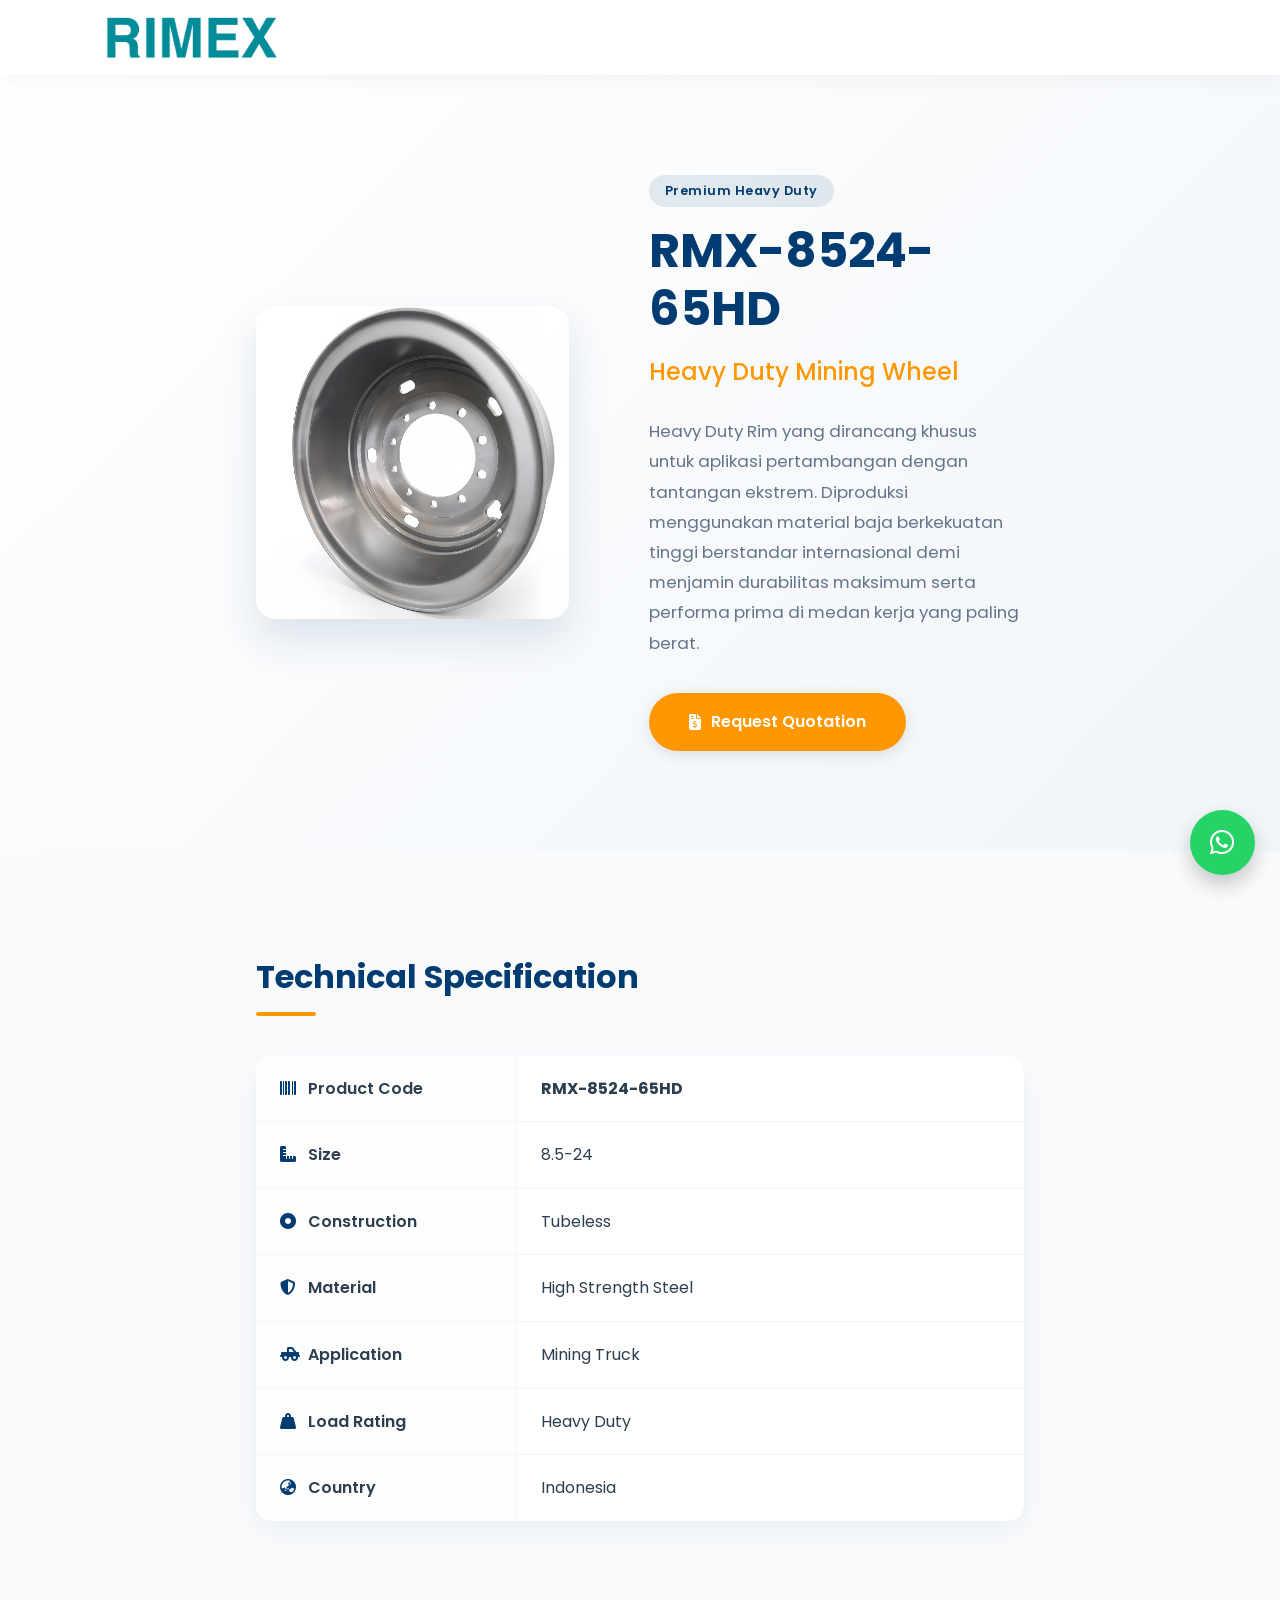
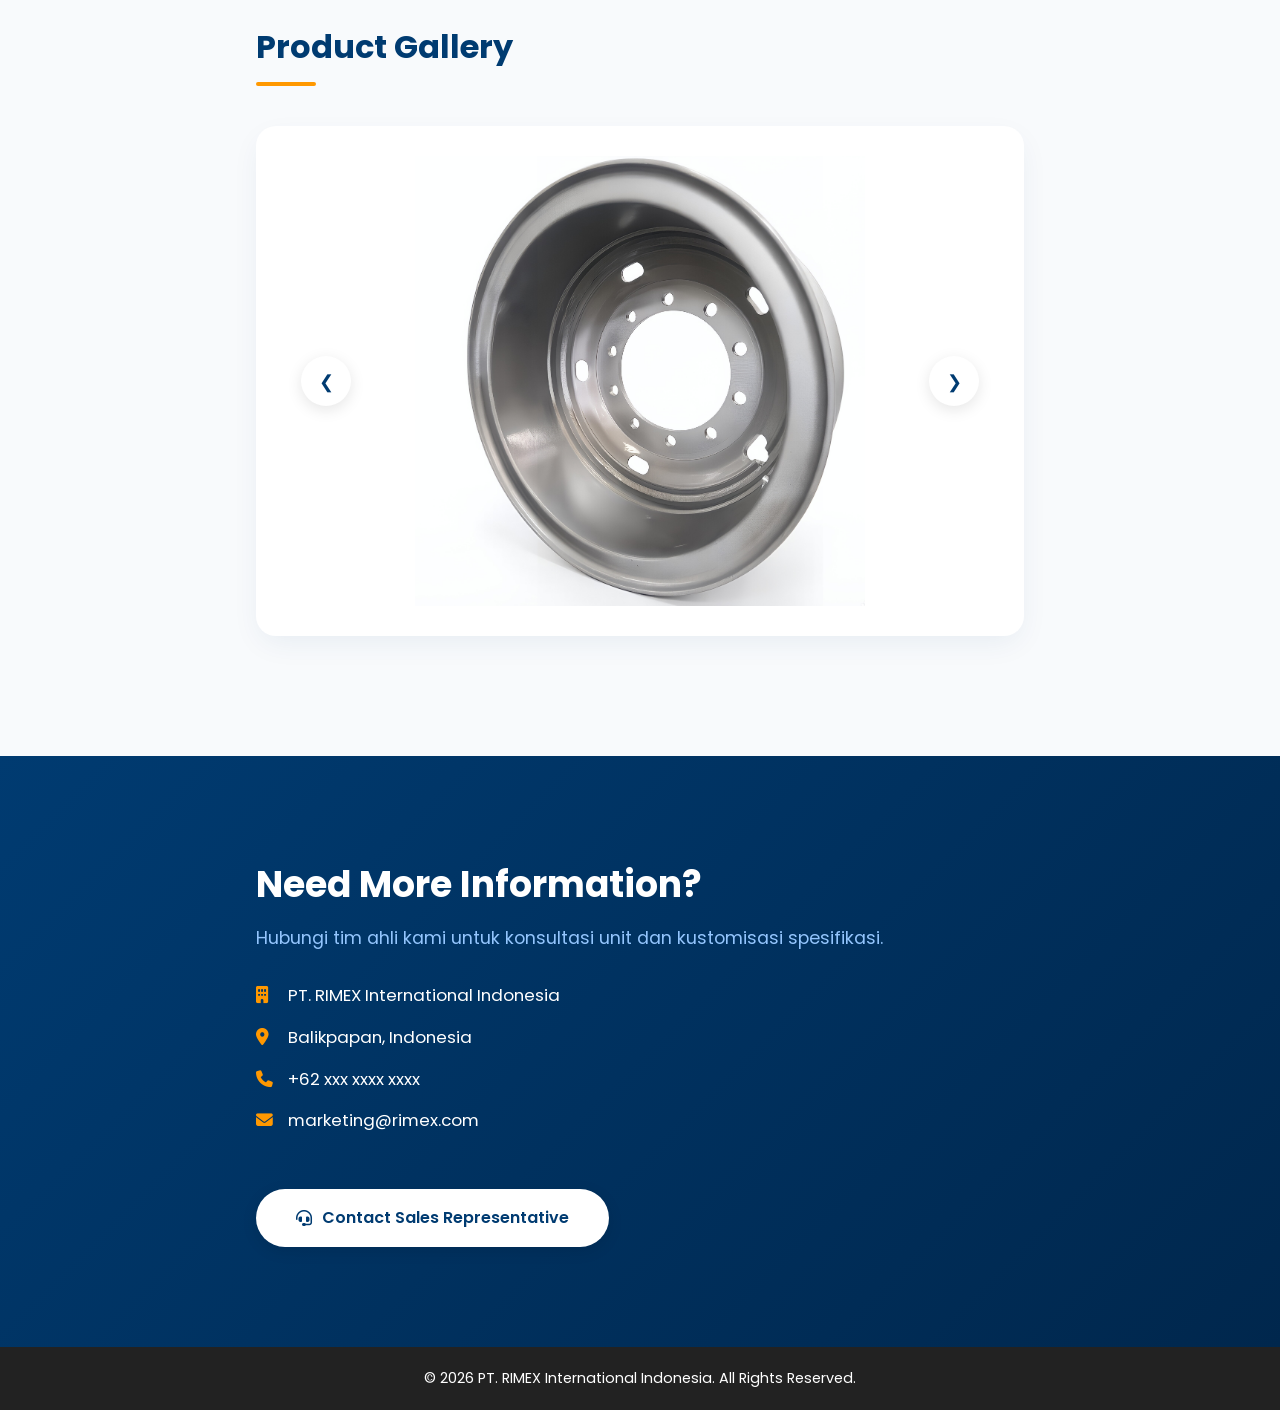
==== index.html @ d46d1855 "First Commit" ====
<!doctype html>
<html lang="en">
  <head>
    <meta charset="UTF-8" />
    <meta name="viewport" content="width=device-width, initial-scale=1.0" />
    <title>RMX-8524-65HD | PT. RIMEX International Indonesia</title>

    <link rel="preconnect" href="https://fonts.googleapis.com" />
    <link rel="preconnect" href="https://fonts.gstatic.com" crossorigin />
    <link
      href="https://fonts.googleapis.com/css2?family=Poppins:wght@300;400;500;600;700&display=swap"
      rel="stylesheet"
    />

    <link
      rel="stylesheet"
      href="https://cdnjs.cloudflare.com/ajax/libs/font-awesome/6.4.0/css/all.min.css"
    />

    <link rel="stylesheet" href="css/style.css" />
  </head>

  <body>
    <header>
      <div class="container">
        <div class="logo">
          <img src="image/Logo Rimex.png" alt="Rimex Logo" />
        </div>
      </div>
    </header>

    <section class="hero">
      <div class="hero-content">
        <div class="hero-image-wrapper">
          <img src="image/24x8.5-1.png" alt="RMX-8524-65HD Mining Wheel" />
        </div>

        <div class="hero-text">
          <span class="badge">Premium Heavy Duty</span>
          <h1>RMX-8524-65HD</h1>
          <h3>Heavy Duty Mining Wheel</h3>
          <p>
            Heavy Duty Rim yang dirancang khusus untuk aplikasi pertambangan
            dengan tantangan ekstrem. Diproduksi menggunakan material baja
            berkekuatan tinggi berstandar internasional demi menjamin
            durabilitas maksimum serta performa prima di medan kerja yang paling
            berat.
          </p>
          <a href="#contact" class="button primary-btn">
            <i class="fa-solid fa-file-invoice-dollar"></i> Request Quotation
          </a>
        </div>
      </div>
    </section>

    <section class="section" id="spec">
      <div class="section-header">
        <h2 class="section-title">Technical Specification</h2>
        <div class="title-divider"></div>
      </div>

      <div class="table-container">
        <table class="spec-table">
          <tr>
            <td><i class="fa-solid fa-barcode"></i> Product Code</td>
            <td><strong>RMX-8524-65HD</strong></td>
          </tr>
          <tr>
            <td><i class="fa-solid fa-ruler-combined"></i> Size</td>
            <td>8.5-24</td>
          </tr>
          <tr>
            <td><i class="fa-solid fa-circle-dot"></i> Construction</td>
            <td>Tubeless</td>
          </tr>
          <tr>
            <td><i class="fa-solid fa-shield-halved"></i> Material</td>
            <td>High Strength Steel</td>
          </tr>
          <tr>
            <td><i class="fa-solid fa-truck-pickup"></i> Application</td>
            <td>Mining Truck</td>
          </tr>
          <tr>
            <td><i class="fa-solid fa-weight-hanging"></i> Load Rating</td>
            <td>Heavy Duty</td>
          </tr>
          <tr>
            <td><i class="fa-solid fa-earth-asia"></i> Country</td>
            <td>Indonesia</td>
          </tr>
        </table>
      </div>
    </section>

    <section class="section" id="gallery">
      <div class="section-header">
        <h2 class="section-title">Product Gallery</h2>
        <div class="title-divider"></div>
      </div>

      <div class="slider-container">
        <div class="slider">
          <button class="slider-btn prev" aria-label="Previous Slide">
            &#10094;
          </button>

          <div class="slides">
            <img
              src="image/24x8.5-1.png"
              class="slide active"
              alt="RMX-8524-65HD Perspective View"
            />
            <img
              src="image/24x8.5-2.jpg"
              class="slide"
              alt="RMX-8524-65HD Side View"
            />
          </div>

          <button class="slider-btn next" aria-label="Next Slide">
            &#10095;
          </button>
        </div>
      </div>
    </section>

    <section class="contact" id="contact">
      <div class="contact-container">
        <div class="contact-info">
          <h2>Need More Information?</h2>
          <p class="subtitle">
            Hubungi tim ahli kami untuk konsultasi unit dan kustomisasi
            spesifikasi.
          </p>

          <div class="contact-details">
            <p>
              <i class="fa-solid fa-building"></i> PT. RIMEX International
              Indonesia
            </p>
            <p>
              <i class="fa-solid fa-location-dot"></i> Balikpapan, Indonesia
            </p>
            <p><i class="fa-solid fa-phone"></i> +62 xxx xxxx xxxx</p>
            <p><i class="fa-solid fa-envelope"></i> marketing@rimex.com</p>
          </div>
        </div>
        <div class="contact-action">
          <a href="#" class="button secondary-btn">
            <i class="fa-solid fa-headset"></i> Contact Sales Representative
          </a>
        </div>
      </div>
    </section>

    <footer>
      <p>© 2026 PT. RIMEX International Indonesia. All Rights Reserved.</p>
    </footer>

    <a
      class="whatsapp-float"
      href="#"
      target="_blank"
      aria-label="Contact via WhatsApp"
    >
      <i class="fa-brands fa-whatsapp"></i>
    </a>

    <script src="js/script.js"></script>
  </body>
</html>
---- css/style.css ----
/* --- Global Variables & Resets --- */
:root {
  --primary-color: #003b71;
  --primary-dark: #00274d;
  --accent-color: #ff9800;
  --accent-hover: #e08600;
  --text-dark: #2c3e50;
  --text-muted: #64748b;
  --bg-light: #f8fafc;
  --card-shadow: 0 10px 30px -5px rgba(0, 59, 113, 0.08);
  --hover-shadow: 0 20px 40px -10px rgba(0, 59, 113, 0.15);
  --transition-smooth: all 0.3s cubic-bezier(0.4, 0, 0.2, 1);
}

* {
  margin: 0;
  padding: 0;
  box-sizing: border-box;
  font-family: "Poppins", sans-serif;
}

html {
  scroll-behavior: smooth;
}

body {
  background: var(--bg-light);
  color: var(--text-dark);
  line-height: 1.6;
}

/* --- BASE/MOBILE TYPOGRAPHY (Default Fallbacks) --- */
.hero-text h1 {
  font-size: 30px;
  font-weight: 700;
  color: var(--primary-color);
  line-height: 1.2;
}
.hero-text h3 {
  font-size: 1.2rem;
  margin: 15px 0;
  color: var(--accent-color);
  font-weight: 500;
}
.hero-text p {
  font-size: 1rem;
  color: var(--text-muted);
  line-height: 1.8;
  margin: 25px 0;
}
.section-title {
  font-size: 32px;
  color: var(--primary-color);
  font-weight: 700;
}
.spec-table td {
  font-size: 0.9rem;
  padding: 15px;
}
.contact-info h2 {
  font-size: 28px;
  font-weight: 700;
  margin-bottom: 20px;
}
.contact-info .subtitle {
  font-size: 1rem;
  color: #93c5fd;
  margin-bottom: 20px;
}
.contact-details p {
  font-size: 0.95rem;
}

/* --- Header & Navigation --- */
header {
  background: white;
  box-shadow: 0 2px 20px rgba(0, 0, 0, 0.05);
  padding: 15px 5%;
  position: sticky;
  top: 0;
  z-index: 1000;
  transition: var(--transition-smooth);
}

header .container {
  display: flex;
  justify-content: space-between;
  align-items: center;
}

.logo img {
  height: 45px;
  width: auto;
  display: block;
}

.nav-links a {
  color: var(--text-dark);
  text-decoration: none;
  margin-left: 35px;
  font-weight: 500;
  font-size: 0.95rem;
  transition: var(--transition-smooth);
  position: relative;
}

.nav-links a:hover {
  color: var(--primary-color);
}

.nav-links a::after {
  content: "";
  position: absolute;
  width: 0;
  height: 2px;
  bottom: -4px;
  left: 0;
  background-color: var(--primary-color);
  transition: var(--transition-smooth);
}

.nav-links a:hover::after {
  width: 100%;
}

/* --- Hero Section Layout --- */
.hero {
  background: linear-gradient(135deg, #ffffff 0%, #f1f5f9 100%);
  padding: 60px 5%;
}

.hero-content {
  display: flex;
  gap: 60px;
  align-items: center;
  flex-wrap: wrap;
}

.hero-image-wrapper {
  flex: 1;
  min-width: 300px;
  display: flex;
  justify-content: center;
}

.hero img {
  width: 100%;
  max-width: 500px;
  border-radius: 15px;
  box-shadow: 0 10px 25px rgba(0, 0, 0, 0.15);
  transition: var(--transition-smooth);
}

.hero img:hover {
  transform: translateY(-5px);
  box-shadow: 0 30px 50px rgba(0, 59, 113, 0.18);
}

.hero-text {
  flex: 1;
  min-width: 300px;
}

.badge {
  background: rgba(0, 59, 113, 0.1);
  color: var(--primary-color);
  padding: 6px 16px;
  border-radius: 50px;
  font-size: 0.8rem;
  font-weight: 600;
  letter-spacing: 0.5px;
  display: inline-block;
  margin-bottom: 15px;
}

/* --- Buttons --- */
.button {
  display: inline-flex;
  align-items: center;
  gap: 10px;
  padding: 15px 35px;
  border-radius: 50px;
  font-weight: 600;
  text-decoration: none;
  transition: var(--transition-smooth);
  box-shadow: 0 4px 15px rgba(0, 0, 0, 0.1);
}

.primary-btn {
  background: var(--accent-color);
  color: white;
}

.primary-btn:hover {
  background: var(--primary-color);
  transform: translateY(-2px);
  box-shadow: 0 8px 25px rgba(0, 59, 113, 0.2);
}

.secondary-btn {
  background: white;
  color: var(--primary-color);
}

.secondary-btn:hover {
  background: var(--accent-color);
  color: white;
  transform: translateY(-2px);
  box-shadow: 0 8px 25px rgba(255, 152, 0, 0.3);
}

/* --- Section Global Structure --- */
.section {
  width: 90%;
  margin: 60px auto;
}

.section-header {
  margin-bottom: 30px;
}

.title-divider {
  width: 60px;
  height: 4px;
  background: var(--accent-color);
  margin-top: 10px;
  border-radius: 2px;
}

/* --- Technical Specifications Table --- */
.table-container {
  background: white;
  border-radius: 10px;
  overflow: hidden;
  box-shadow: var(--card-shadow);
  transition: var(--transition-smooth);
}

.table-container:hover {
  box-shadow: var(--hover-shadow);
}

.spec-table {
  width: 100%;
  border-collapse: collapse;
}

.spec-table td {
  border-bottom: 1px solid #eee;
}

.spec-table tr:last-child td {
  border-bottom: none;
}

.spec-table td:first-child {
  background: var(--primary-color);
  color: white;
  font-weight: 600;
  width: 150px;
}

.spec-table td:first-child i {
  margin-right: 8px;
  width: 16px;
  text-align: center;
}

/* --- Gallery & Slider --- */
.slider-container {
  background: white;
  padding: 30px;
  border-radius: 20px;
  box-shadow: var(--card-shadow);
}

.slider {
  position: relative;
  max-width: 900px;
  margin: auto;
  overflow: hidden;
  border-radius: 12px;
}

.slides {
  position: relative;
}

.slide {
  display: none;
  width: 100%;
  height: 300px;
  object-fit: contain;
  background: #fff;
  transition: opacity 0.5s ease-in-out;
}

.slide.active {
  display: block;
}

.slider-btn {
  position: absolute;
  top: 50%;
  transform: translateY(-50%);
  background: rgba(0, 0, 0, 0.5);
  color: #fff;
  border: none;
  width: 45px;
  height: 45px;
  cursor: pointer;
  border-radius: 50%;
  font-size: 20px;
  transition: var(--transition-smooth);
  display: flex;
  align-items: center;
  justify-content: center;
  z-index: 10;
}

.slider-btn:hover {
  background: var(--primary-color);
  color: white;
}

.prev {
  left: 15px;
}
.next {
  right: 15px;
}

/* --- Contact Section --- */
.contact {
  background: var(--primary-color);
  color: white;
  padding: 60px 5%;
  margin-top: 60px;
  position: relative;
  overflow: hidden;
}

.contact-container {
  display: flex;
  justify-content: space-between;
  align-items: center;
  flex-wrap: wrap;
  gap: 40px;
  position: relative;
  z-index: 2;
}

.contact-details p {
  margin-bottom: 10px;
  display: flex;
  align-items: center;
  gap: 12px;
}

.contact-details i {
  color: var(--accent-color);
  width: 20px;
}

/* --- Floating Components & Footer --- */
.whatsapp-float {
  position: fixed;
  right: 25px;
  bottom: 25px;
  background: #25d366;
  color: white;
  width: 65px;
  height: 65px;
  border-radius: 50%;
  display: flex;
  align-items: center;
  justify-content: center;
  text-decoration: none;
  font-size: 28px;
  box-shadow: 0 10px 20px rgba(0, 0, 0, 0.2);
  transition: var(--transition-smooth);
  z-index: 999;
}

.whatsapp-float:hover {
  transform: scale(1.1);
  box-shadow: 0 15px 30px rgba(37, 211, 102, 0.4);
}

footer {
  background: #222;
  color: white;
  text-align: center;
  padding: 20px;
  font-size: 0.9rem;
}

/* ==========================================================================
   DESKTOP UPGRADE MEDIA QUERY (Optimized 20% Side Padding Configuration)
   ========================================================================== */
@media (min-width: 993px) {
  /* 20% SIDE SPACING ADJUSTMENTS */
  header {
    padding: 20px 20%;
  }
  .hero {
    padding: 100px 20%;
  }
  .section {
    width: 60%;
    margin: 100px auto;
  } /* Seamless desktop page width limits */
  .contact {
    padding: 100px 20%;
    margin-top: 120px;
    background: linear-gradient(
      135deg,
      var(--primary-color) 0%,
      var(--primary-dark) 100%
    );
  }

  /* Dynamic Layout Tweaks */
  .hero-content {
    gap: 80px;
  }
  .hero img {
    max-width: 520px;
    border-radius: 20px;
    box-shadow: 0 20px 40px rgba(0, 59, 113, 0.12);
  }
  .hero-text {
    flex: 1.2;
  }
  .section-header {
    margin-bottom: 40px;
  }
  .slide {
    height: 450px;
  }
  .table-container {
    border-radius: 16px;
  }
  .spec-table td:first-child {
    width: 260px;
    background: #fdfdfd;
    color: var(--text-dark);
    border-right: 1px solid #f1f5f9;
  }
  .spec-table td:first-child i {
    color: var(--primary-color);
  }
  .spec-table td {
    padding: 20px 24px;
    border-bottom: 1px solid #f1f5f9;
  }
  .slider-btn {
    background: white;
    color: var(--primary-color);
    width: 50px;
    height: 50px;
    font-size: 18px;
    box-shadow: 0 4px 15px rgba(0, 0, 0, 0.1);
  }

  /* UPGRADED WEBSITE FONT SIZES */
  .hero-text h1 {
    font-size: 48px;
  }
  .hero-text h3 {
    font-size: 1.5rem;
    margin-bottom: 20px;
  }
  .hero-text p {
    font-size: 1.05rem;
    margin-bottom: 35px;
  }

  .section-title {
    font-size: 32px;
  }
  .spec-table td {
    font-size: 1rem;
  }

  .contact-info h2 {
    font-size: 36px;
    margin-bottom: 10px;
  }
  .contact-info .subtitle {
    font-size: 1.1rem;
    margin-bottom: 30px;
  }
  .contact-details p {
    font-size: 1.05rem;
    margin-bottom: 15px;
  }

  .button {
    padding: 16px 40px;
  }
}

/* ==========================================================================
   MOBILE & TABLET RESPONSIVE FALLBACKS
   ========================================================================== */
@media (max-width: 992px) {
  .hero-content {
    flex-direction: column;
    text-align: center;
    gap: 40px;
  }
  .badge {
    margin-top: 20px;
  }
  .contact-container {
    flex-direction: column;
    text-align: center;
    align-items: center;
  }
  .contact-details p {
    justify-content: center;
  }
}

@media (max-width: 768px) {
  header {
    padding: 15px 5%;
  }
  .nav-links {
    display: none;
  }
  .section {
    width: 90%;
  }
}
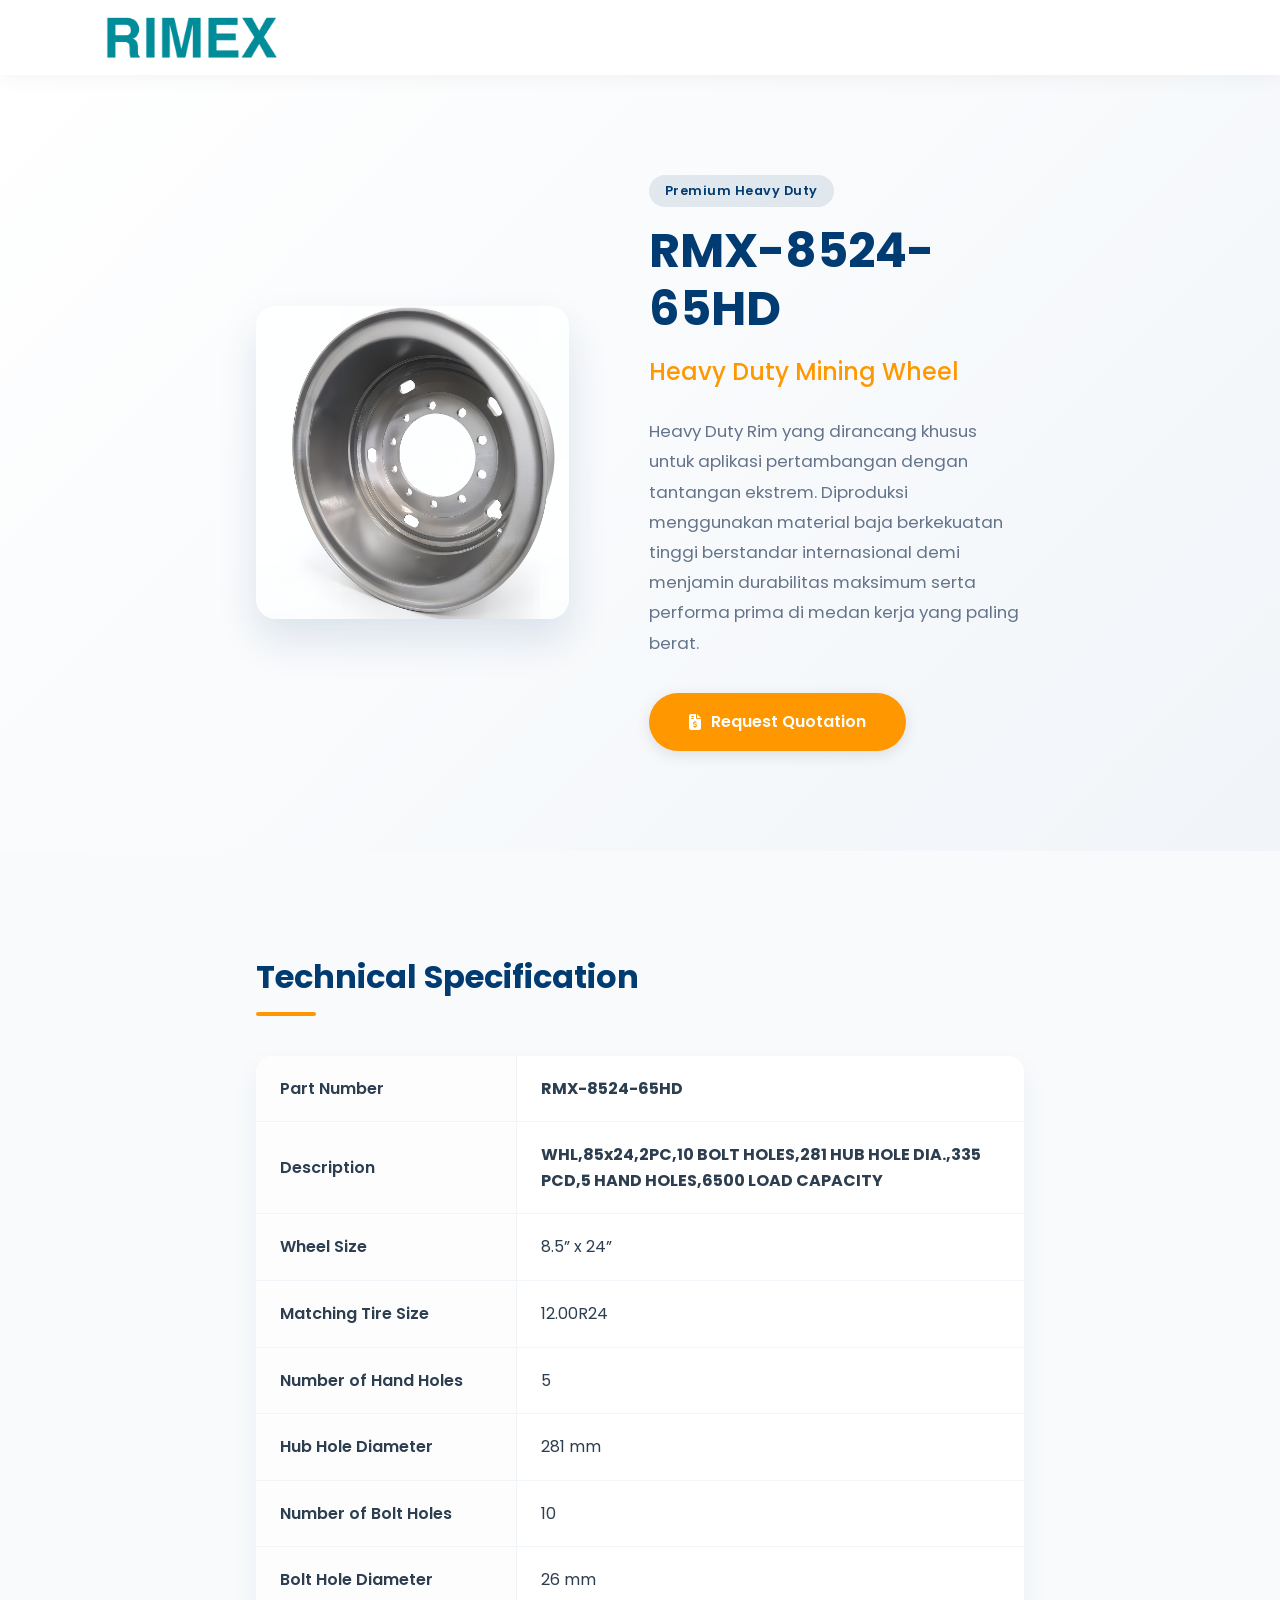
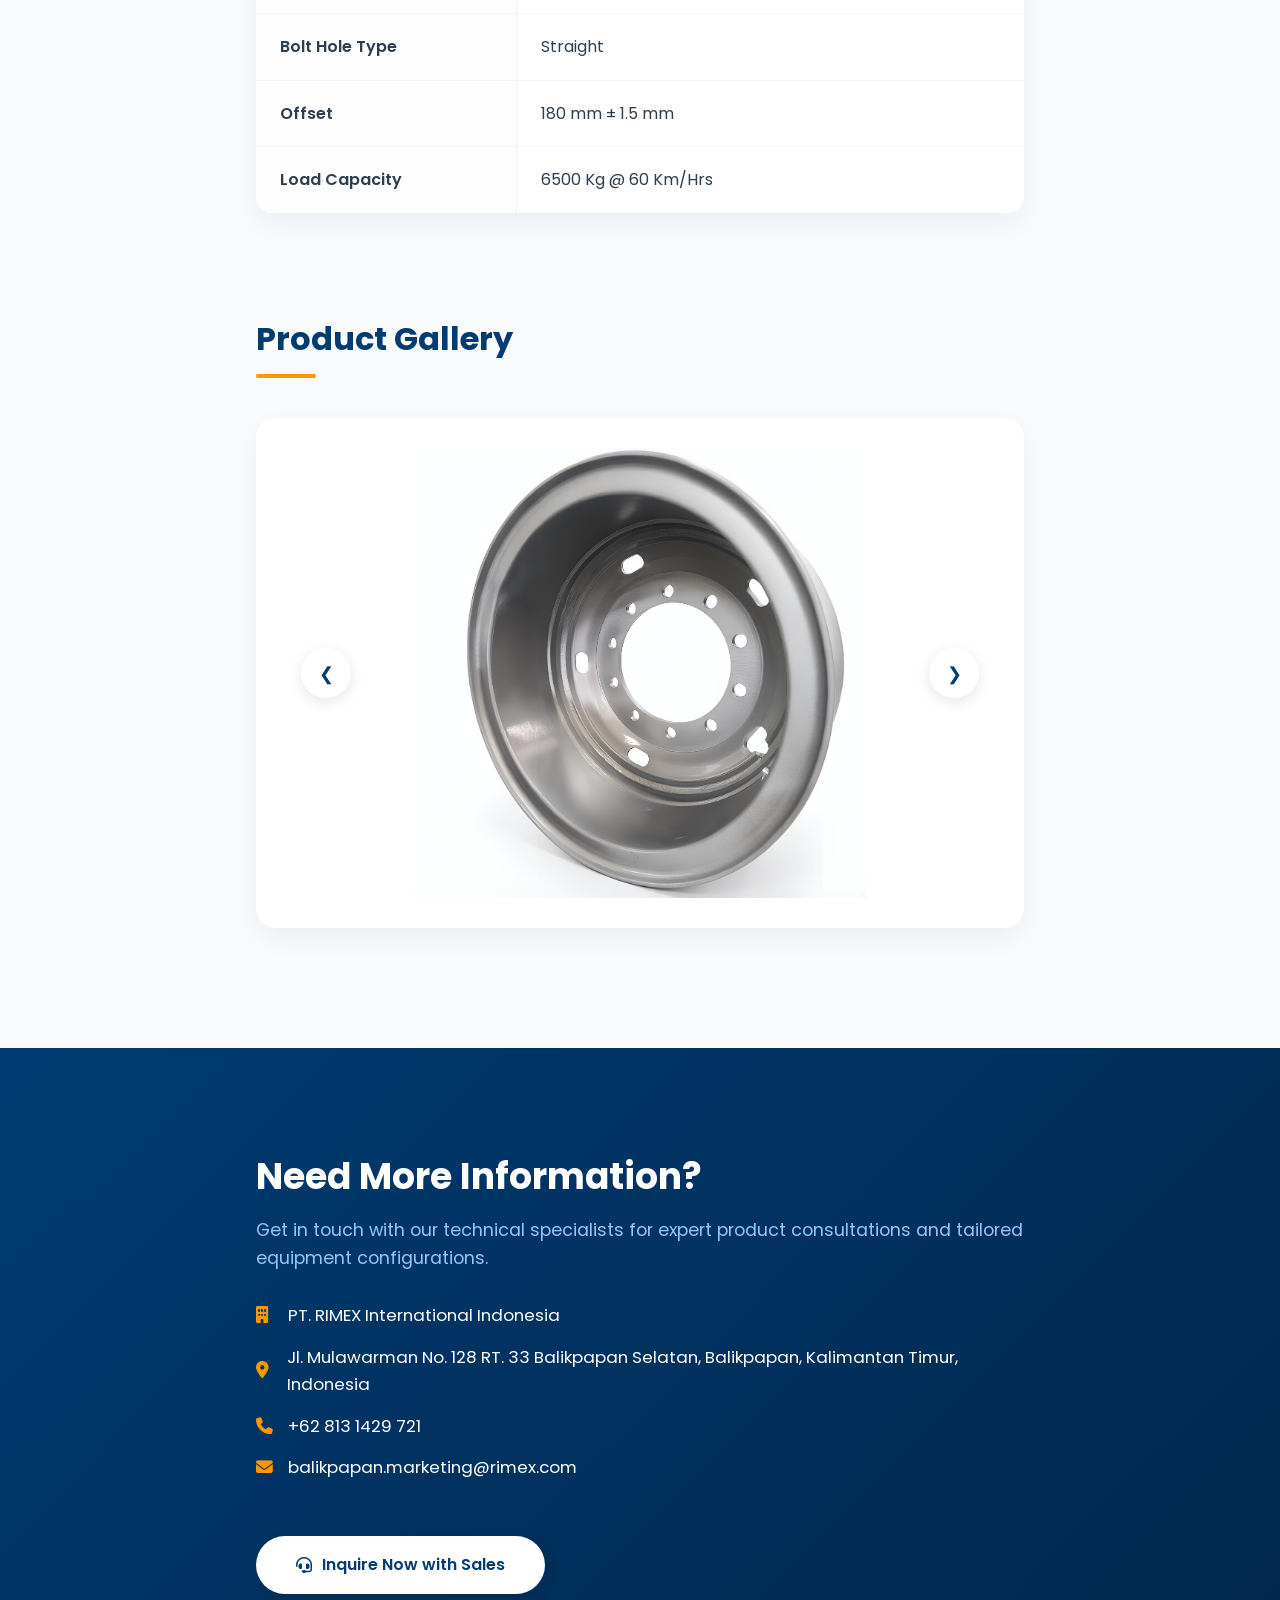
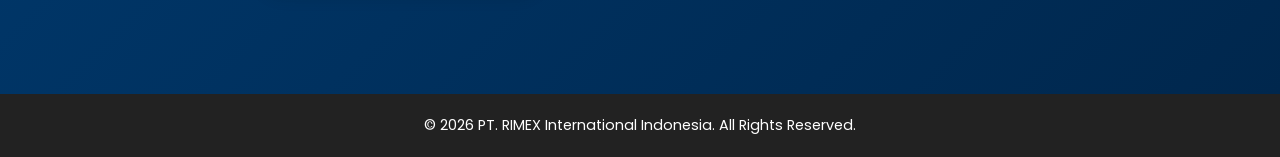
==== commit d3f5edad: "RIMS Specification Detail" ====
--- a/index.html
+++ b/index.html
@@ -62,32 +62,53 @@
       <div class="table-container">
         <table class="spec-table">
           <tr>
-            <td><i class="fa-solid fa-barcode"></i> Product Code</td>
+            <td>Part Number</td>
             <td><strong>RMX-8524-65HD</strong></td>
           </tr>
           <tr>
-            <td><i class="fa-solid fa-ruler-combined"></i> Size</td>
-            <td>8.5-24</td>
+            <td>Description</td>
+            <td>
+              <strong
+                >WHL,85x24,2PC,10 BOLT HOLES,281 HUB HOLE DIA.,335 PCD,5 HAND
+                HOLES,6500 LOAD CAPACITY</strong
+              >
+            </td>
           </tr>
           <tr>
-            <td><i class="fa-solid fa-circle-dot"></i> Construction</td>
-            <td>Tubeless</td>
+            <td>Wheel Size</td>
+            <td>8.5” x 24”</td>
           </tr>
           <tr>
-            <td><i class="fa-solid fa-shield-halved"></i> Material</td>
-            <td>High Strength Steel</td>
+            <td>Matching Tire Size</td>
+            <td>12.00R24</td>
           </tr>
           <tr>
-            <td><i class="fa-solid fa-truck-pickup"></i> Application</td>
-            <td>Mining Truck</td>
+            <td>Number of Hand Holes</td>
+            <td>5</td>
           </tr>
           <tr>
-            <td><i class="fa-solid fa-weight-hanging"></i> Load Rating</td>
-            <td>Heavy Duty</td>
+            <td>Hub Hole Diameter</td>
+            <td>281 mm</td>
           </tr>
           <tr>
-            <td><i class="fa-solid fa-earth-asia"></i> Country</td>
-            <td>Indonesia</td>
+            <td>Number of Bolt Holes</td>
+            <td>10</td>
+          </tr>
+          <tr>
+            <td>Bolt Hole Diameter</td>
+            <td>26 mm</td>
+          </tr>
+          <tr>
+            <td>Bolt Hole Type</td>
+            <td>Straight</td>
+          </tr>
+          <tr>
+            <td>Offset</td>
+            <td>180 mm ± 1.5 mm</td>
+          </tr>
+          <tr>
+            <td>Load Capacity</td>
+            <td>6500 Kg @ 60 Km/Hrs</td>
           </tr>
         </table>
       </div>
@@ -130,8 +151,8 @@
         <div class="contact-info">
           <h2>Need More Information?</h2>
           <p class="subtitle">
-            Hubungi tim ahli kami untuk konsultasi unit dan kustomisasi
-            spesifikasi.
+            Get in touch with our technical specialists for expert product
+            consultations and tailored equipment configurations.
           </p>
 
           <div class="contact-details">
@@ -140,15 +161,22 @@
               Indonesia
             </p>
             <p>
-              <i class="fa-solid fa-location-dot"></i> Balikpapan, Indonesia
+              <i class="fa-solid fa-location-dot"></i>Jl. Mulawarman No. 128 RT.
+              33 Balikpapan Selatan, Balikpapan, Kalimantan Timur, Indonesia
             </p>
-            <p><i class="fa-solid fa-phone"></i> +62 xxx xxxx xxxx</p>
-            <p><i class="fa-solid fa-envelope"></i> marketing@rimex.com</p>
+            <p><i class="fa-solid fa-phone"></i>+62 813 1429 721</p>
+            <p>
+              <i class="fa-solid fa-envelope"></i>
+              balikpapan.marketing@rimex.com
+            </p>
           </div>
         </div>
         <div class="contact-action">
-          <a href="#" class="button secondary-btn">
-            <i class="fa-solid fa-headset"></i> Contact Sales Representative
+          <a
+            href="https://wa.me/628131429721?text=Halo!%20saya%20tertarik%20dengan%20produk%20RMX-8524-65HD.%20Mohon%20informasi%20mengenai%20harga%20dan%20ketersediaannya.%20Terimakasih"
+            class="button secondary-btn"
+          >
+            <i class="fa-solid fa-headset"></i> Inquire Now with Sales
           </a>
         </div>
       </div>
@@ -157,16 +185,6 @@
     <footer>
       <p>© 2026 PT. RIMEX International Indonesia. All Rights Reserved.</p>
     </footer>
-
-    <a
-      class="whatsapp-float"
-      href="#"
-      target="_blank"
-      aria-label="Contact via WhatsApp"
-    >
-      <i class="fa-brands fa-whatsapp"></i>
-    </a>
-
     <script src="js/script.js"></script>
   </body>
 </html>
